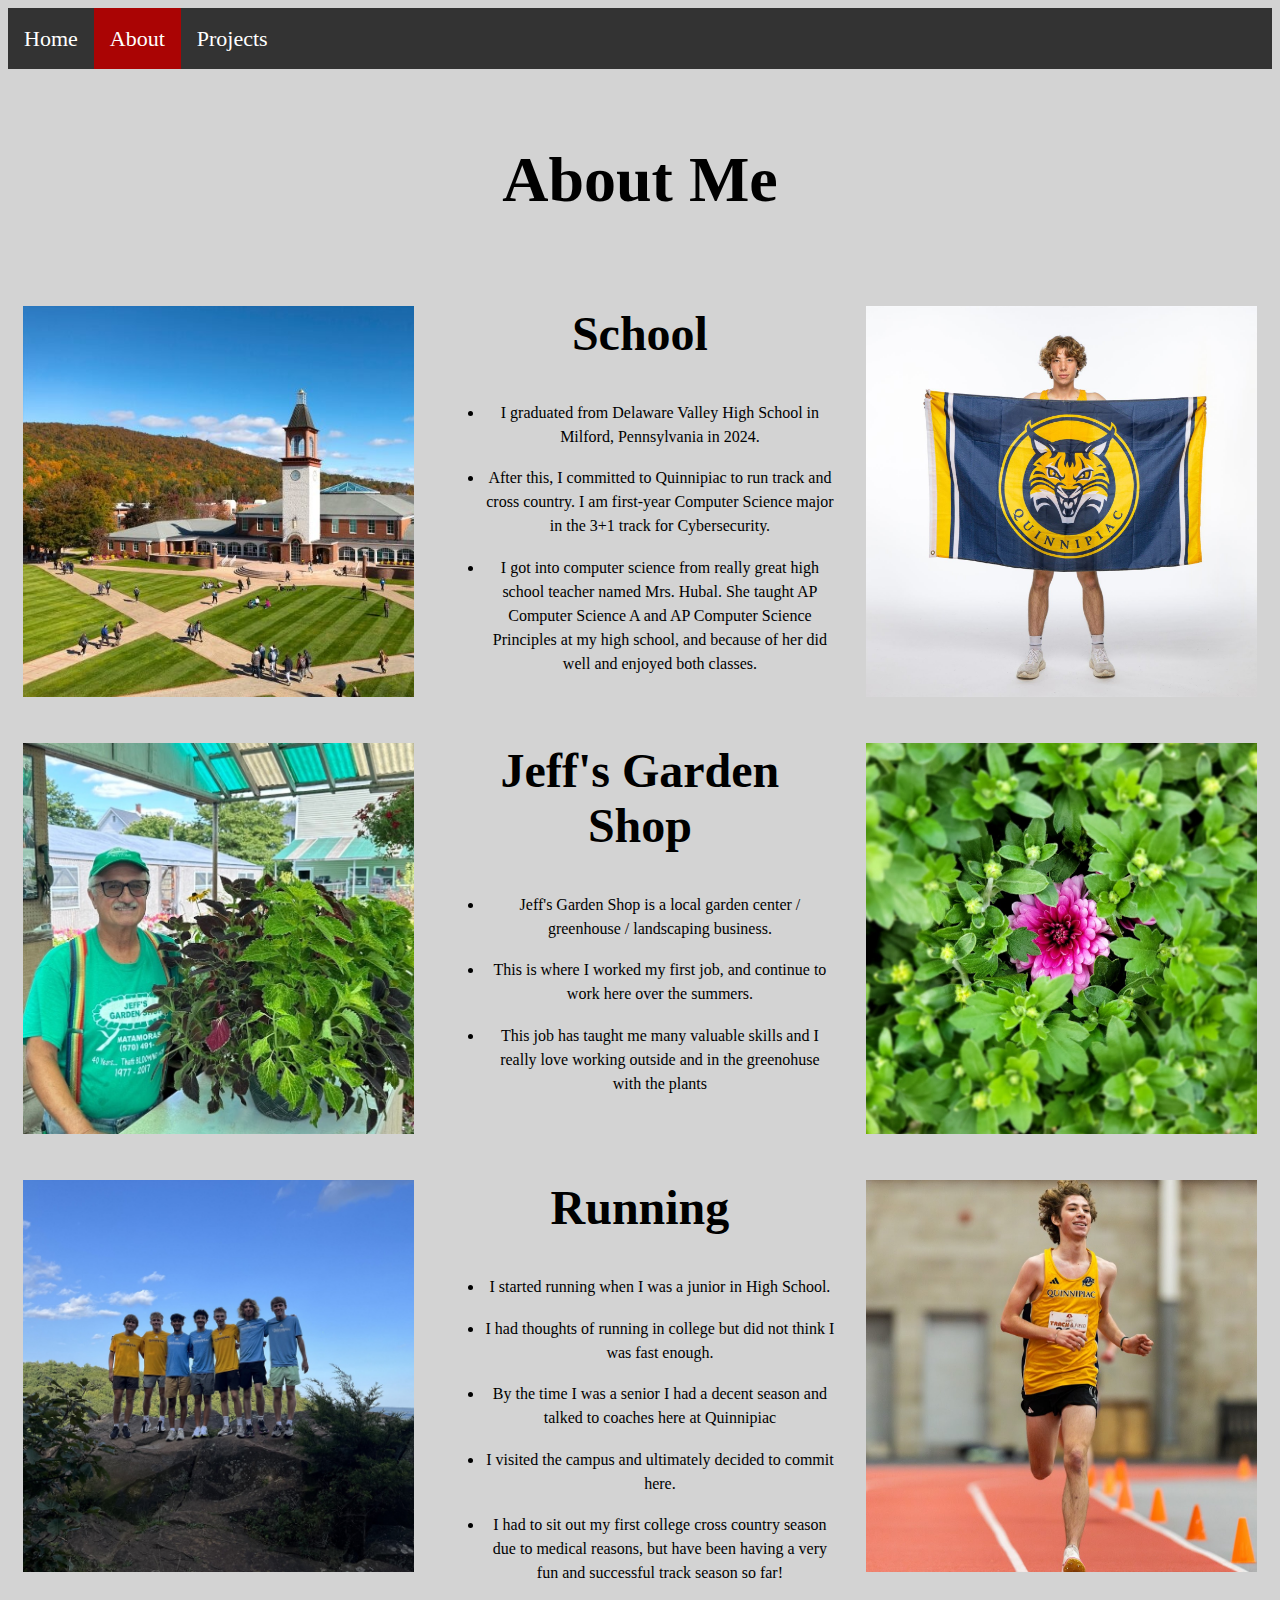
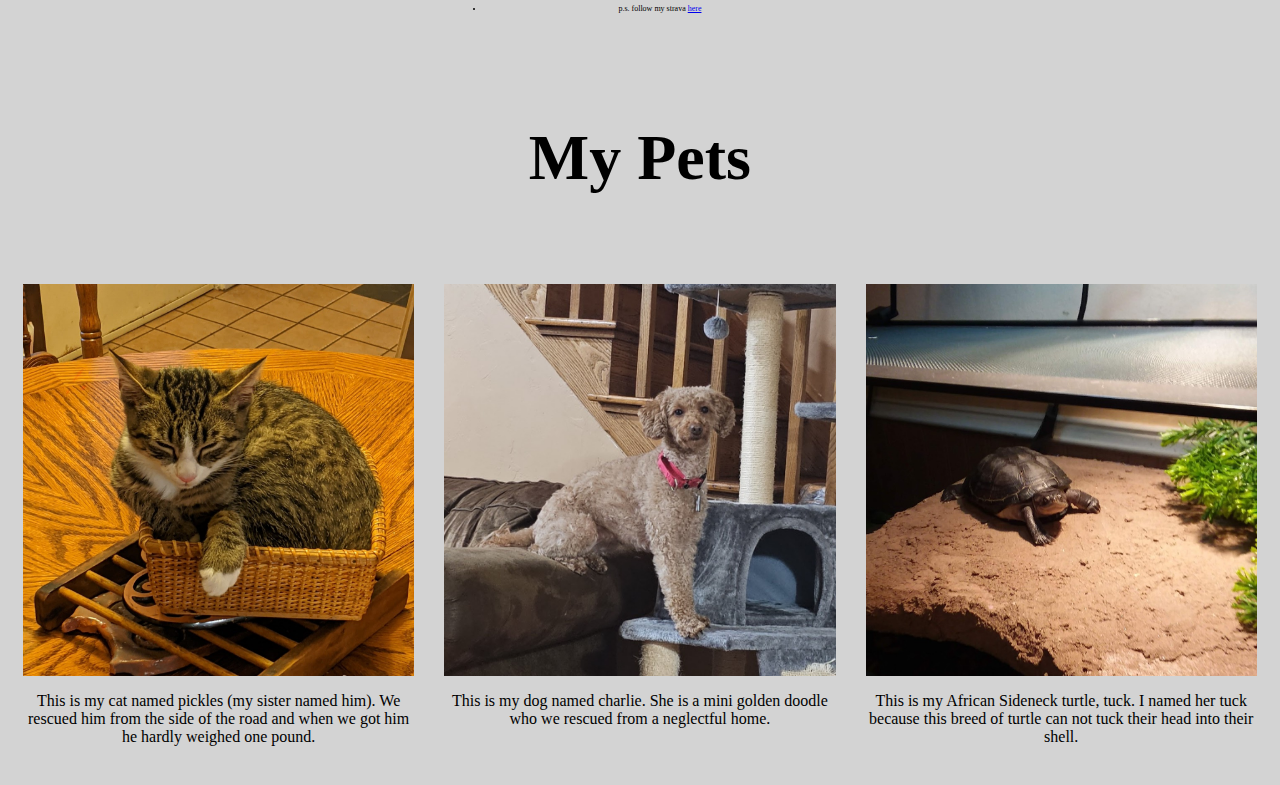
==== about.html @ 9fbd2c42 "Finished about page" ====
<html>
    <head>
        <title>About Page</title>
        <link type="text/css" href="style.css" rel="stylesheet"/>
    </head>

    <body>

        <!-- navbar -->
        <div class="navbar">
            <ul>
                <li><a href="index.html">Home</a></li>
                <li><a class="active" href="about.html">About</a></li>
                <li><a href="projects.html">Projects</a></li>
            </ul>
        </div>

        <!-- 3 col layout  
         col1       col2     col3
         school,    xc          jeffs       
         charlie    pickles     tuck-->

         <div class="row">
            <div class="column3"></div>
            <div class="column3"> 
                <h1>About Me</h1>
            </div>
        </div>

        <!-- about me -->

        <div class="row">
            <div class="column3">
                <img src="quinnipiac.jpg" alt="Quinnipiac Campus"> 
            </div>
            <div class="column3">
                <h2>School</h2>

                <ul>
                    <li>I graduated from Delaware Valley High School in Milford, Pennsylvania in 2024.</li>
                    <li>After this, I committed to Quinnipiac to run track and cross country. I am first-year 
                        Computer Science major in the 3+1 track for Cybersecurity.
                    </li>
                    <li>I got into computer science from really great high school teacher named Mrs. Hubal.
                        She taught AP Computer Science A and AP Computer Science Principles at my high school,
                        and because of her did well and enjoyed both classes.
                    </li>
                </ul>
            </div>
            <div class="column3">
                <img src="quFlag.jpg" alt="Quinnipiac Flag"> 
            </div>
        </div>

        <div class="row">
            <div class="column3">
                <img src="jeff.jpg" alt="Jeff's Garden Shop"> 
            </div>
            <div class="column3">
                <h2>Jeff's Garden Shop</h2>

                <ul>
                    <li>Jeff's Garden Shop is a local garden center / greenhouse / landscaping business.</li>
                    <li>This is where I worked my first job, and continue to work here over the summers.</li>
                    <li>This job has taught me many valuable skills and I really love working outside and 
                        in the greenohuse with the plants</li>
                </ul>

            </div>
            <div class="column3">
                <img src="mum.jpg" alt="Mum Flower"> 
            </div>
        </div>

        <div class="row">
            <div class="column3">
                <img src="teamPhoto.jpg" alt="Quinnipiac Team Photo">
            </div>
            <div class="column3">
                <h2>Running</h2>

                <ul>
                    <li>I started running when I was a junior in High School.</li>
                    <li>I had thoughts of running in college but did not think I was fast enough.</li>
                    <li>By the time I was a senior I had a decent season and talked to coaches here at Quinnipiac</li>
                    <li>I visited the campus and ultimately decided to commit here.</li>
                    <li>I had to sit out my first college cross country season due to medical reasons, but have been
                        having a very fun and successful track season so far!
                    </li>
                    <li class="veryTiny">p.s. follow my strava <a href=https://www.strava.com/athletes/106337427>here</a></li>
                </ul>

            </div>
            <div class="column3">
                <img src="meTrack.jpg" alt="Me Running">
            </div>
        </div>

        <div class="row">
            <div class="column3"></div>
            <div class="column3"> 
                <h1>My Pets</h1>
            </div>
        </div>

        <!-- pets -->

        <div class="row">
            <div class="column3">
                <img src="pickles.jpg" alt="My Cat">
                <p>This is my cat named pickles (my sister named him). We rescued him from the side of the road and
                    when we got him he hardly weighed one pound.
                </p>
            </div>
            <div class="column3">
                <img src="charlie.jpg" alt="My Dog">
                <p>This is my dog named charlie. She is a mini golden doodle who we rescued from a neglectful home.</p>
            </div>
            <div class="column3">
                <img src="tuck.jpg" alt="My Turtle">
                <p>This is my African Sideneck turtle, tuck. I named her tuck because this breed of turtle
                    can not tuck their head into their shell.
                </p>
            </div>
        </div>
    </body>
</html>
---- style.css ----
* {
    box-sizing: border-box;
}

body {
    background-color: lightgrey;
}

h1 {
    font-size: 64px;
}

h2 {
    font-size: 48px;
    margin-top: 0;
}

li {
    line-height: 150%;
    margin-bottom: 5%;
}

img {
    width: 100%;
    height: auto;
}

.row {
    margin-top: 16px;
    text-align: center;
}

.row:after {
    content: "";
    display: table;
    clear: both;
}

.column2 {
    float: left;
    width: 50%;
    padding: 50px;
    text-align: left;
}

.column3 {
    float: left;
    width: 33.33%;
    padding: 15px;
    text-align: center;
}

.veryTiny {
    font-size: 8px;
}

.navbar {
    background: black;
    font-size: 22px;
}

.navbar ul {
    list-style-type: none;
    margin: 0px;
    padding: 0px;
    overflow: hidden;
    background-color: #333;
}

.navbar li {
    float: left;
    margin-bottom: 0%;
}

.navbar li a {
    display: block;
    color: white;
    text-align: center;
    padding: 14px 16px;
    text-decoration: none;
}

.navbar li a:hover:not(.active) {
    background-color: #111;
}

.active {
    background-color: #aa0404;
  }
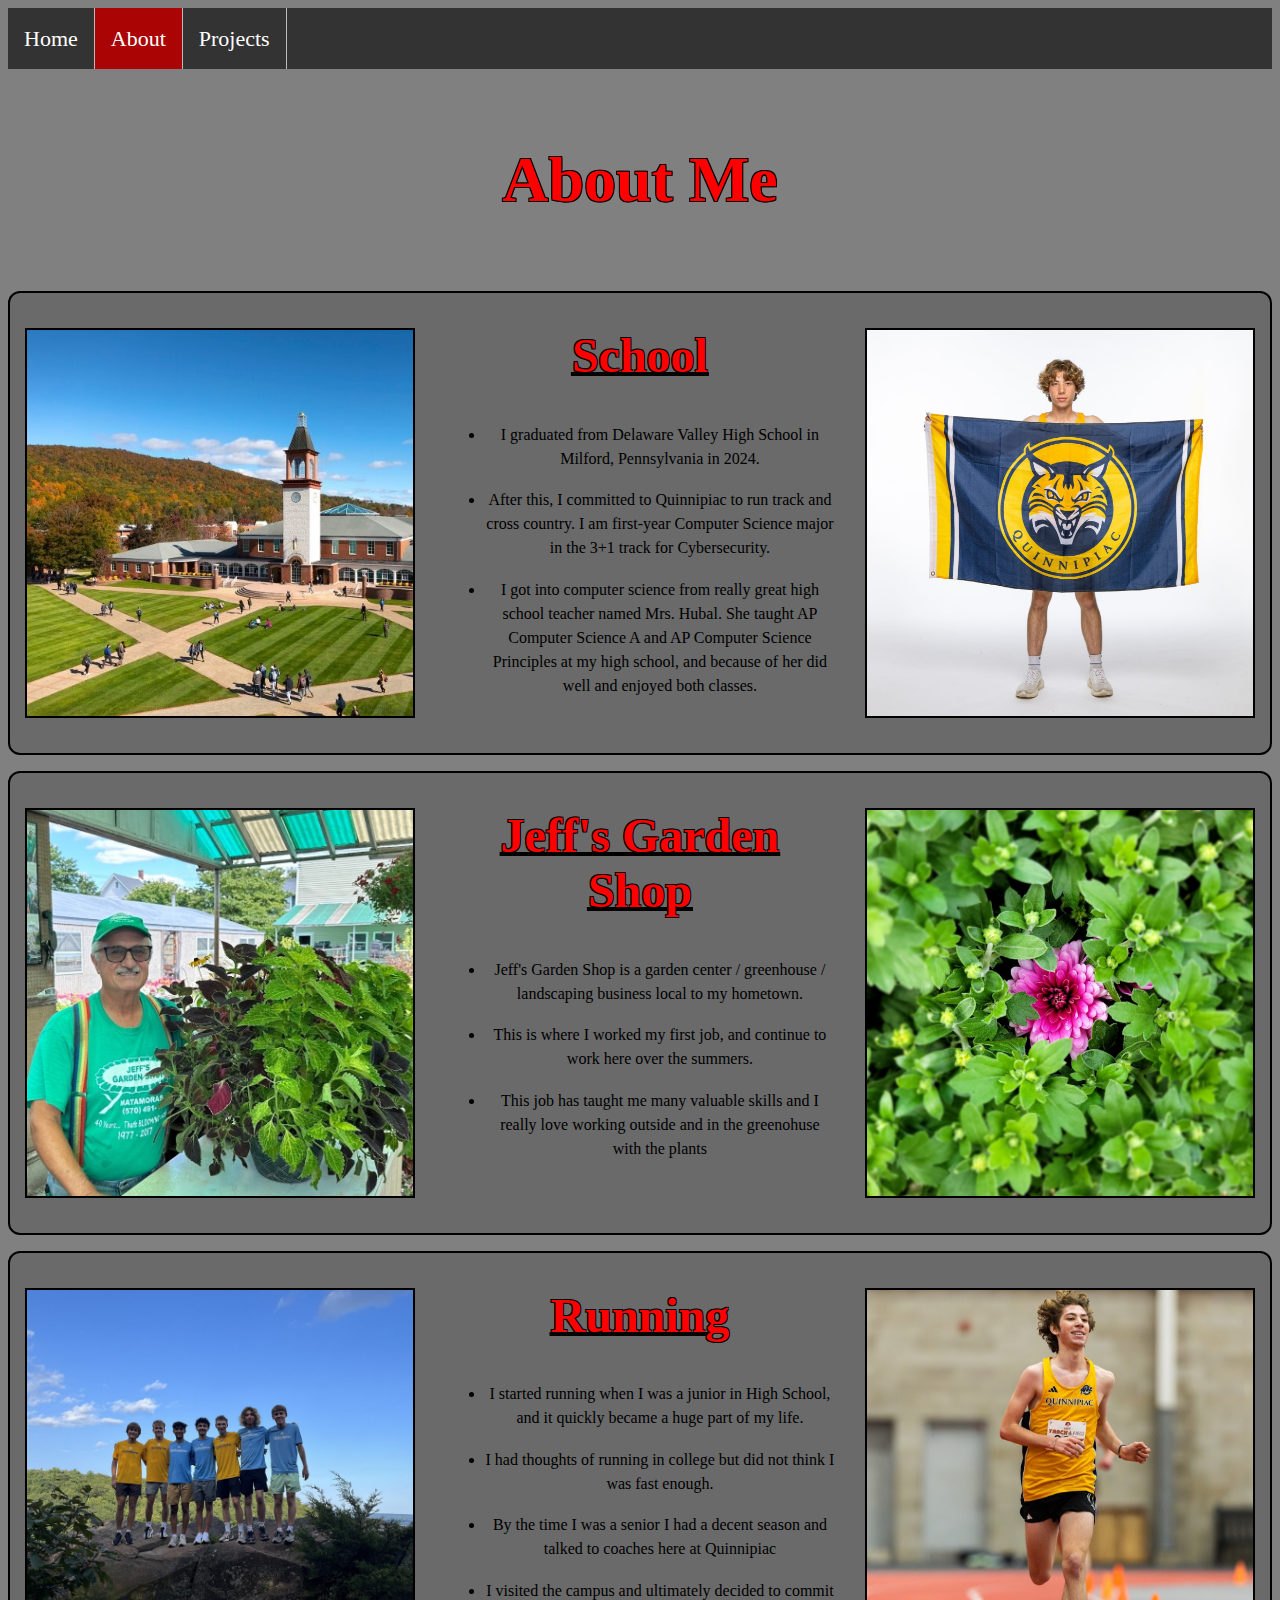
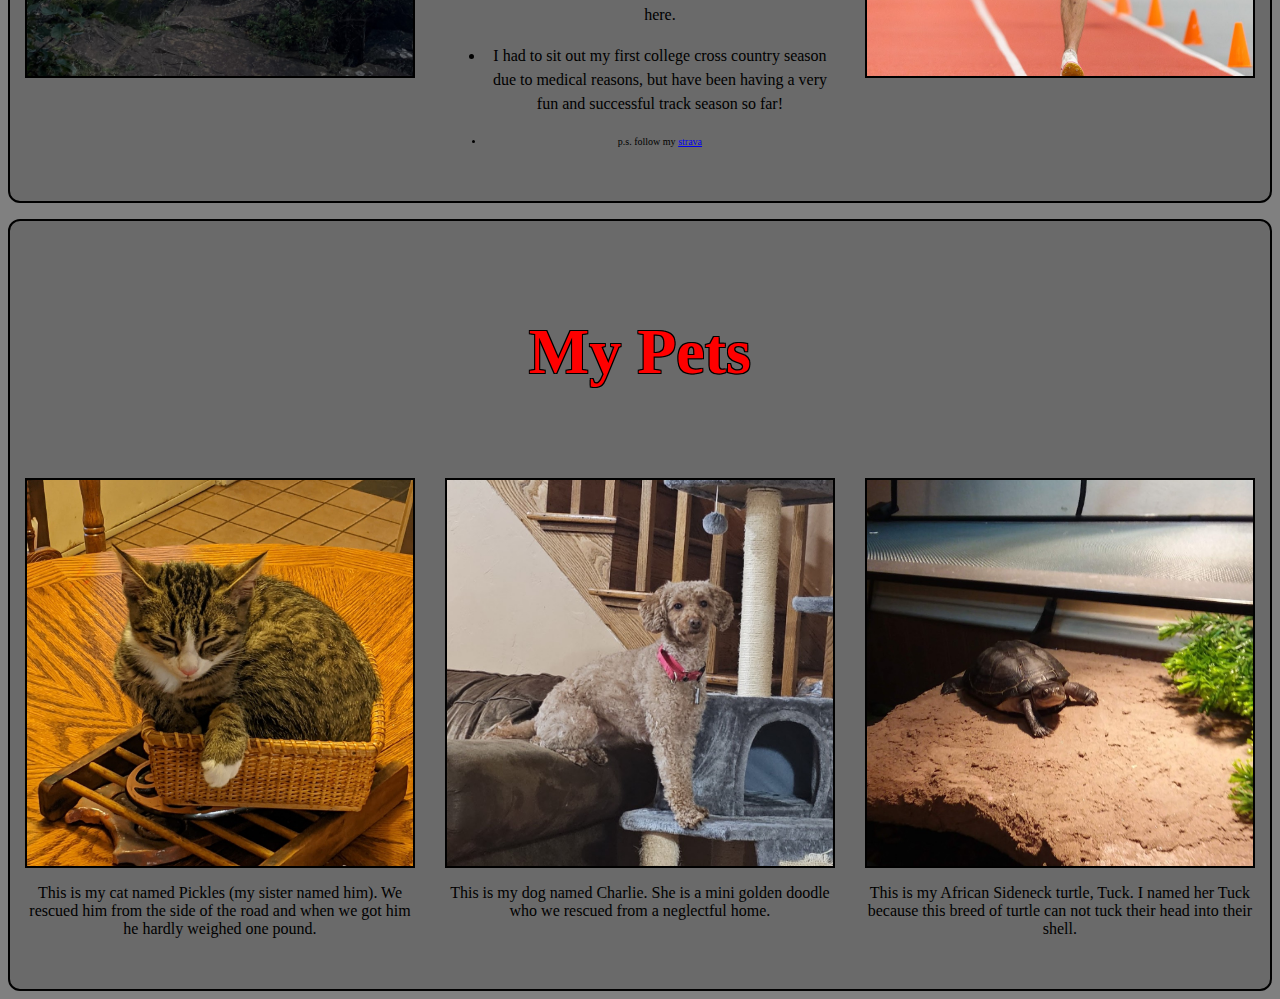
==== commit 7ccb74a1: "Finished website" ====
--- a/about.html
+++ b/about.html
@@ -15,11 +15,6 @@
             </ul>
         </div>
 
-        <!-- 3 col layout  
-         col1       col2     col3
-         school,    xc          jeffs       
-         charlie    pickles     tuck-->
-
          <div class="row">
             <div class="column3"></div>
             <div class="column3"> 
@@ -29,9 +24,9 @@
 
         <!-- about me -->
 
-        <div class="row">
+        <div class="row container">
             <div class="column3">
-                <img src="quinnipiac.jpg" alt="Quinnipiac Campus"> 
+                <img src="images/quinnipiac.jpg" alt="Quinnipiac Campus"> 
             </div>
             <div class="column3">
                 <h2>School</h2>
@@ -48,19 +43,19 @@
                 </ul>
             </div>
             <div class="column3">
-                <img src="quFlag.jpg" alt="Quinnipiac Flag"> 
+                <img src="images/quFlag.jpg" alt="Quinnipiac Flag"> 
             </div>
         </div>
 
-        <div class="row">
+        <div class="row container">
             <div class="column3">
-                <img src="jeff.jpg" alt="Jeff's Garden Shop"> 
+                <img src="images/jeff.jpg" alt="Jeff's Garden Shop"> 
             </div>
             <div class="column3">
                 <h2>Jeff's Garden Shop</h2>
 
                 <ul>
-                    <li>Jeff's Garden Shop is a local garden center / greenhouse / landscaping business.</li>
+                    <li>Jeff's Garden Shop is a garden center / greenhouse / landscaping business local to my hometown.</li>
                     <li>This is where I worked my first job, and continue to work here over the summers.</li>
                     <li>This job has taught me many valuable skills and I really love working outside and 
                         in the greenohuse with the plants</li>
@@ -68,59 +63,63 @@
 
             </div>
             <div class="column3">
-                <img src="mum.jpg" alt="Mum Flower"> 
+                <img src="images/mum.jpg" alt="Mum Flower"> 
             </div>
         </div>
 
-        <div class="row">
+        <div class="row container">
             <div class="column3">
-                <img src="teamPhoto.jpg" alt="Quinnipiac Team Photo">
+                <img src="images/teamPhoto.jpg" alt="Quinnipiac Team Photo">
             </div>
             <div class="column3">
                 <h2>Running</h2>
 
                 <ul>
-                    <li>I started running when I was a junior in High School.</li>
+                    <li>I started running when I was a junior in High School, and it quickly became a huge part of my life.</li>
                     <li>I had thoughts of running in college but did not think I was fast enough.</li>
                     <li>By the time I was a senior I had a decent season and talked to coaches here at Quinnipiac</li>
                     <li>I visited the campus and ultimately decided to commit here.</li>
                     <li>I had to sit out my first college cross country season due to medical reasons, but have been
                         having a very fun and successful track season so far!
                     </li>
-                    <li class="veryTiny">p.s. follow my strava <a href=https://www.strava.com/athletes/106337427>here</a></li>
+                    <li class="veryTiny">p.s. follow my <a href=https://www.strava.com/athletes/106337427>strava</a></li>
                 </ul>
 
             </div>
             <div class="column3">
-                <img src="meTrack.jpg" alt="Me Running">
+                <img src="images/meTrack.jpg" alt="Me Running">
             </div>
         </div>
 
-        <div class="row">
-            <div class="column3"></div>
-            <div class="column3"> 
-                <h1>My Pets</h1>
+<p></p>
+
+        <div class="container">
+            <div class="row">
+                <div class="column3"></div>
+                <div class="column3"> 
+                    <h1>My Pets</h1>
+                </div>
             </div>
-        </div>
 
-        <!-- pets -->
+            <!-- pets -->
 
-        <div class="row">
-            <div class="column3">
-                <img src="pickles.jpg" alt="My Cat">
-                <p>This is my cat named pickles (my sister named him). We rescued him from the side of the road and
-                    when we got him he hardly weighed one pound.
-                </p>
-            </div>
-            <div class="column3">
-                <img src="charlie.jpg" alt="My Dog">
-                <p>This is my dog named charlie. She is a mini golden doodle who we rescued from a neglectful home.</p>
-            </div>
-            <div class="column3">
-                <img src="tuck.jpg" alt="My Turtle">
-                <p>This is my African Sideneck turtle, tuck. I named her tuck because this breed of turtle
-                    can not tuck their head into their shell.
-                </p>
+            <div class="row">
+                <div class="column3">
+                    <img src="images/pickles.jpg" alt="My Cat">
+                    <p>This is my cat named Pickles (my sister named him). We rescued him from the side of the road and
+                        when we got him he hardly weighed one pound.
+                    </p>
+                </div>
+                <div class="column3">
+                    <img src="images/charlie.jpg" alt="My Dog">
+                    <p>This is my dog named Charlie. She is a mini golden doodle who we rescued from a neglectful home.</p>
+                </div>
+                <div class="column3">
+                    <img src="images/tuck.jpg" alt="My Turtle">
+                    <p>This is my African Sideneck turtle, Tuck. I named her Tuck because this breed of turtle
+                        can not tuck their head into their shell.
+                    </p>
+                </div>
             </div>
         </div>
     </body>
--- a/style.css
+++ b/style.css
@@ -3,16 +3,36 @@
 }
 
 body {
-    background-color: lightgrey;
+    background-color: grey;
 }
 
 h1 {
     font-size: 64px;
+    color: red;
+    text-align: center;
+
+    text-shadow:  -1px -1px 0 #000,
+    1px -1px 0 #000,
+    -1px 1px 0 #000,
+    1px 1px 0 #000;
 }
-
+ 
 h2 {
     font-size: 48px;
     margin-top: 0;
+    text-decoration: underline black 2px;
+
+    color: red;
+    text-align: center;
+
+    text-shadow:  -1px -1px 0 #000,
+    1px -1px 0 #000,
+   -1px 1px 0 #000,
+    1px 1px 0 #000;
+}
+
+h3 {
+    margin-left: 20px;
 }
 
 li {
@@ -23,6 +43,7 @@
 img {
     width: 100%;
     height: auto;
+    border: solid 2px black;
 }
 
 .row {
@@ -38,9 +59,11 @@
 
 .column2 {
     float: left;
-    width: 50%;
+    width: 45%;
     padding: 50px;
     text-align: left;
+    margin-right: 2.5%;
+    margin-left: 2.5%;
 }
 
 .column3 {
@@ -50,8 +73,17 @@
     text-align: center;
 }
 
+.container {
+    background-color: rgba(0, 0, 0, 0.171);
+
+    border: solid 2px black;
+    border-radius: 12px;
+    padding-top: 20px;
+    padding-bottom: 20px;
+}
+
 .veryTiny {
-    font-size: 8px;
+    font-size: 10px;
 }
 
 .navbar {
@@ -70,6 +102,7 @@
 .navbar li {
     float: left;
     margin-bottom: 0%;
+    border-right: 1px solid #bbb;
 }
 
 .navbar li a {
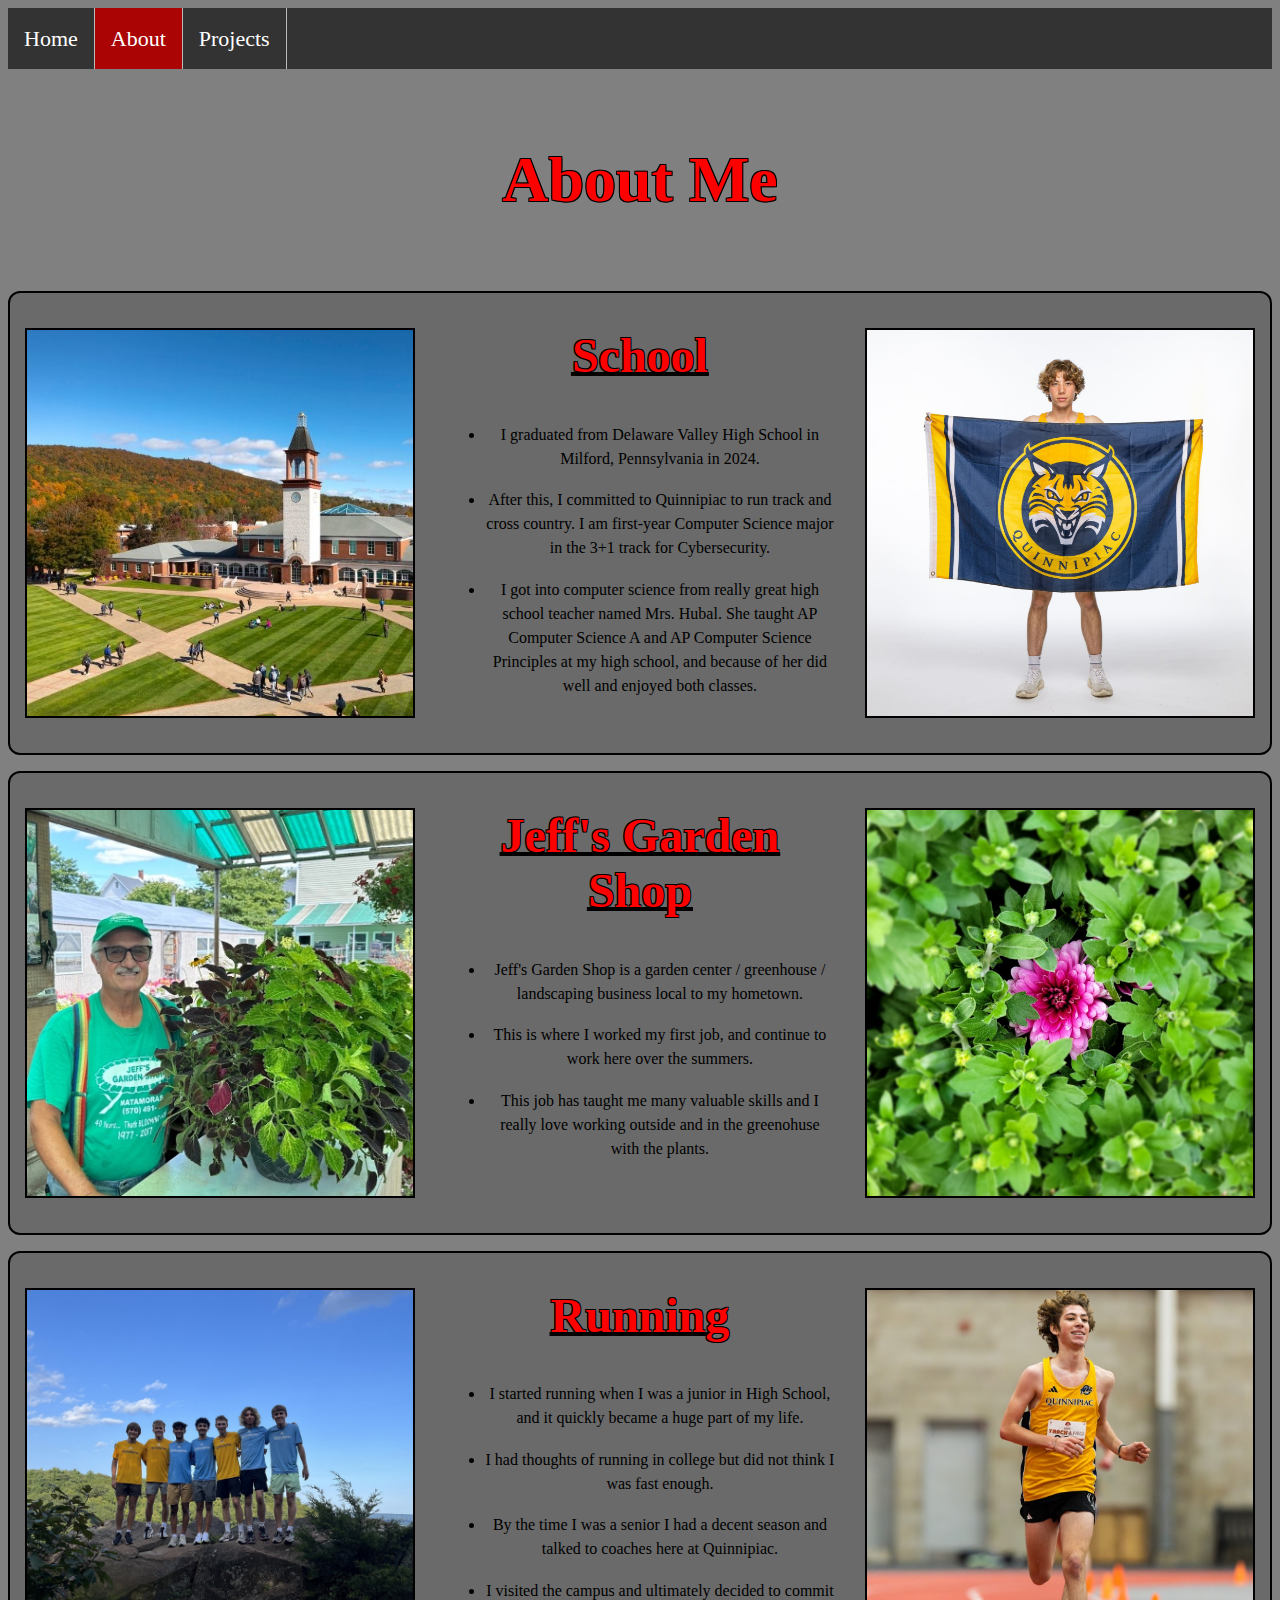
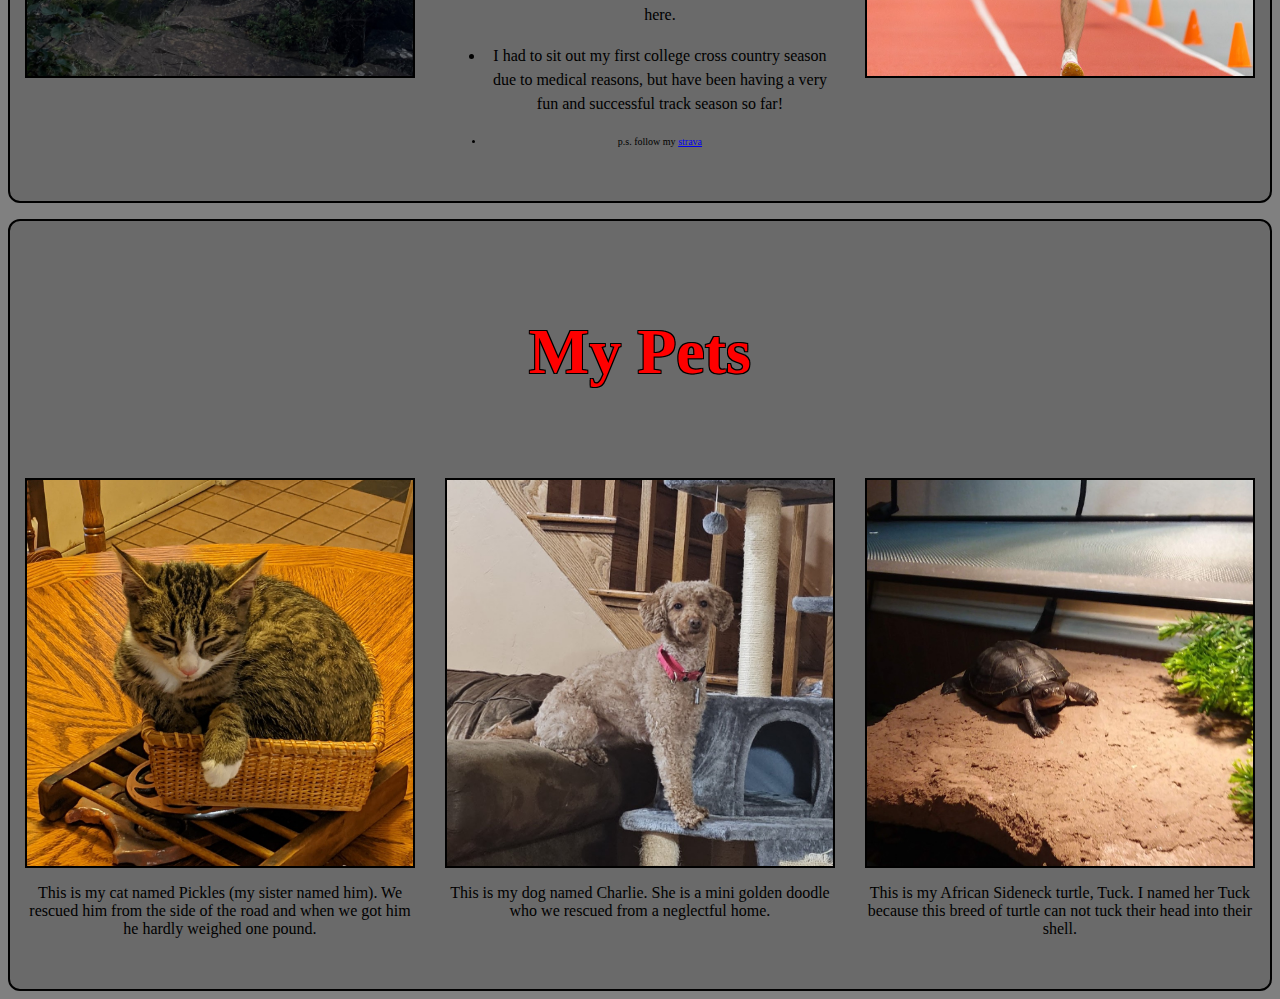
==== commit f5c43c42: "Gramatical errors" ====
--- a/about.html
+++ b/about.html
@@ -58,7 +58,7 @@
                     <li>Jeff's Garden Shop is a garden center / greenhouse / landscaping business local to my hometown.</li>
                     <li>This is where I worked my first job, and continue to work here over the summers.</li>
                     <li>This job has taught me many valuable skills and I really love working outside and 
-                        in the greenohuse with the plants</li>
+                        in the greenohuse with the plants.</li>
                 </ul>
 
             </div>
@@ -77,7 +77,7 @@
                 <ul>
                     <li>I started running when I was a junior in High School, and it quickly became a huge part of my life.</li>
                     <li>I had thoughts of running in college but did not think I was fast enough.</li>
-                    <li>By the time I was a senior I had a decent season and talked to coaches here at Quinnipiac</li>
+                    <li>By the time I was a senior I had a decent season and talked to coaches here at Quinnipiac.</li>
                     <li>I visited the campus and ultimately decided to commit here.</li>
                     <li>I had to sit out my first college cross country season due to medical reasons, but have been
                         having a very fun and successful track season so far!
